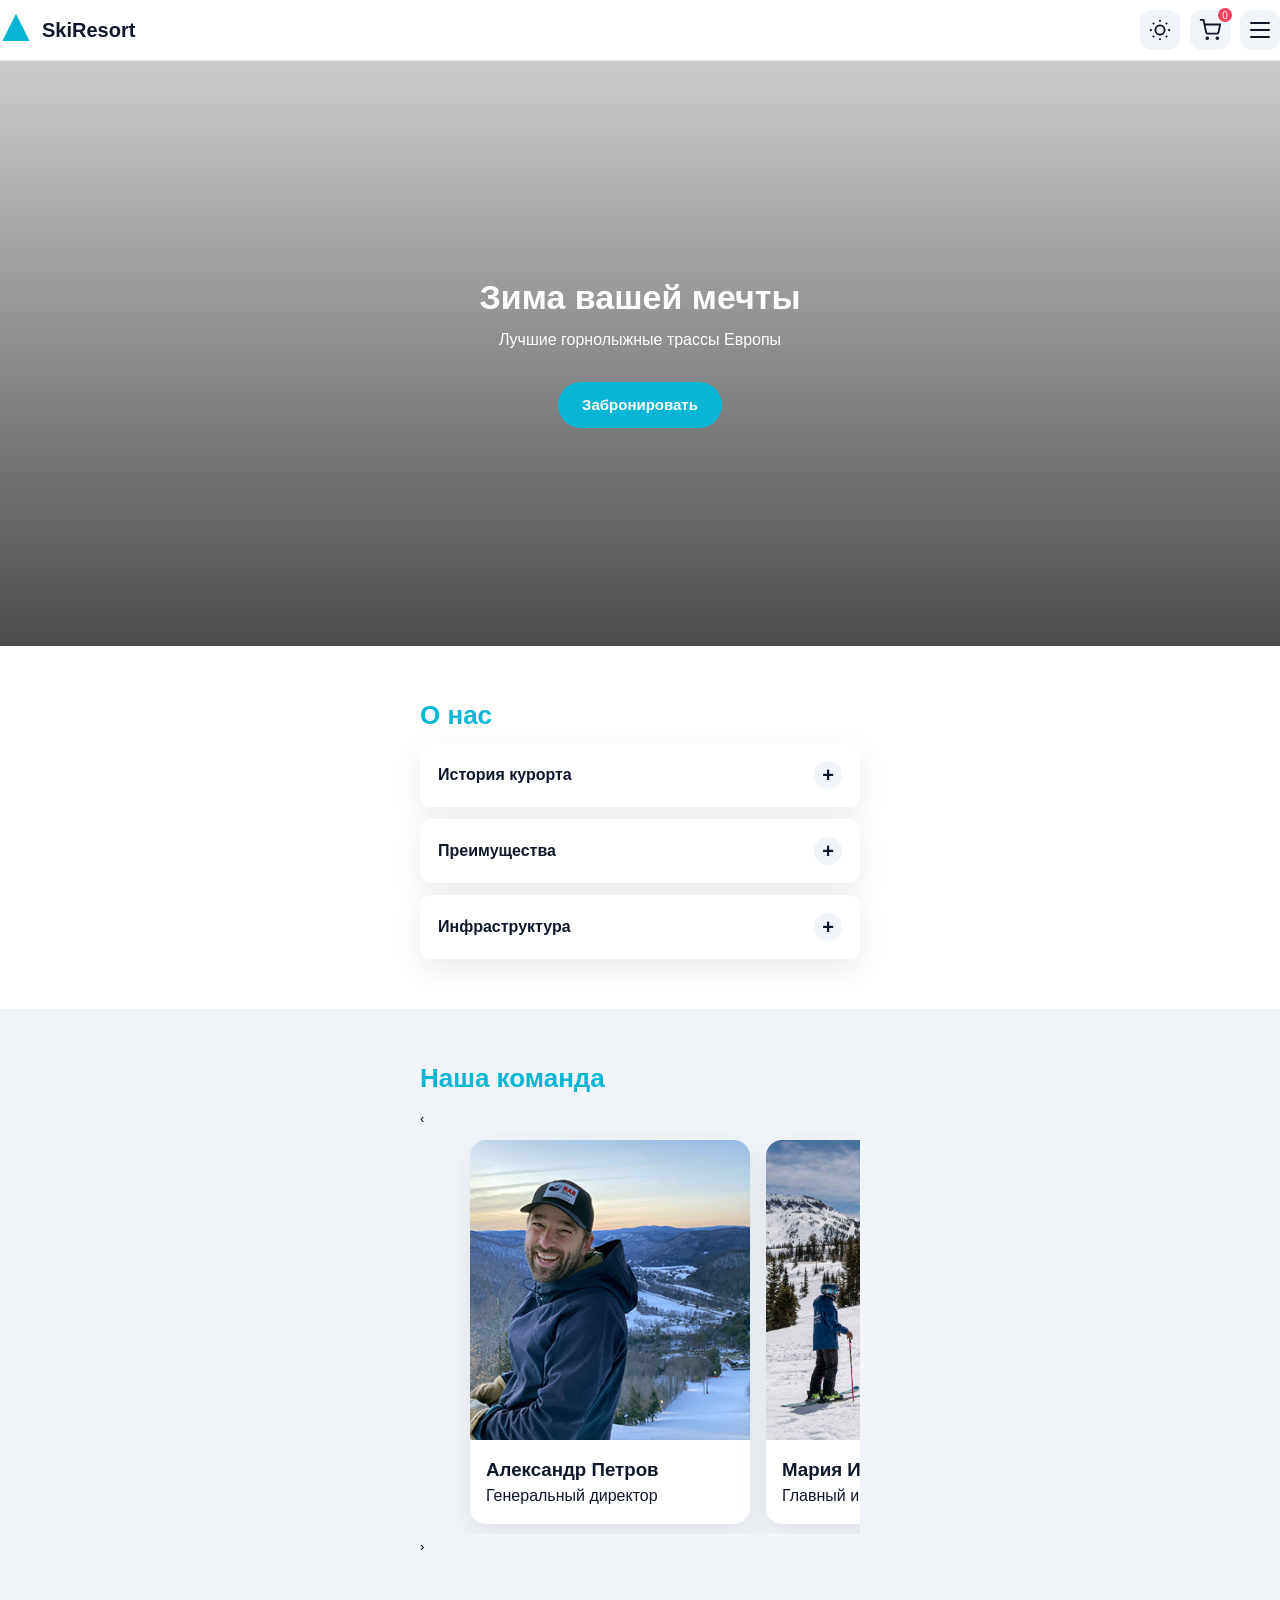
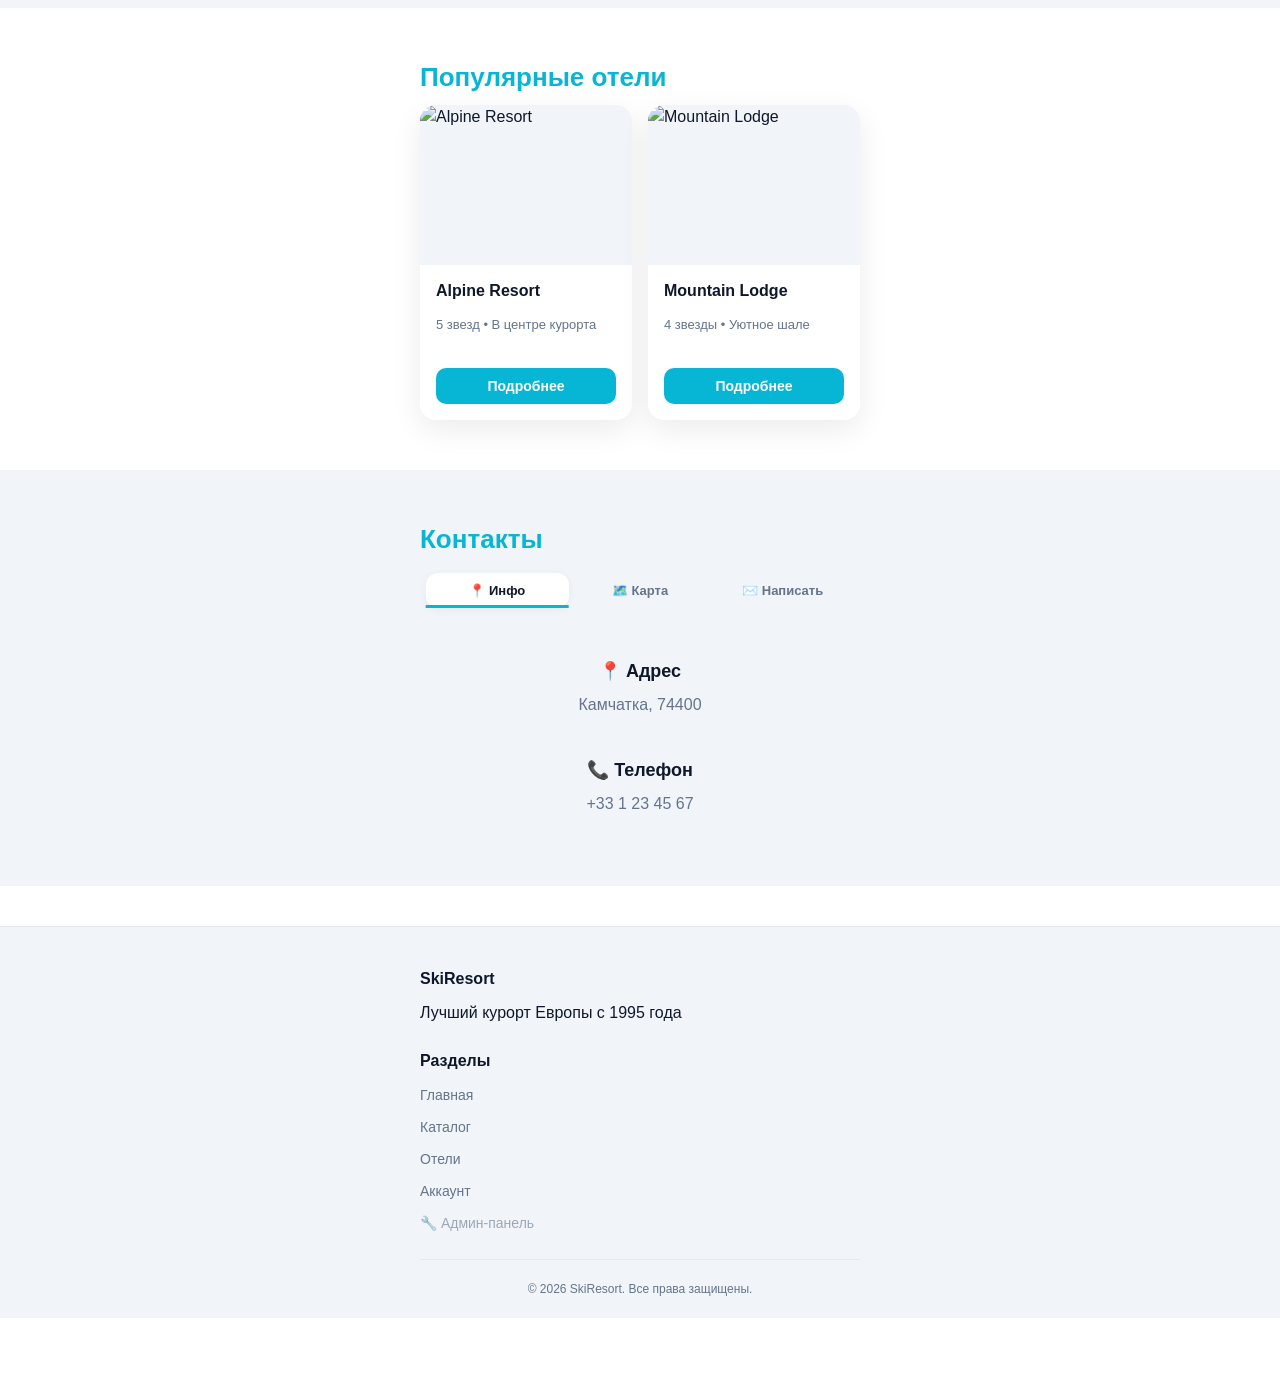
==== index.html @ b6793413 "Первый коммит: сайт с видео" ====
<!DOCTYPE html>
<html lang="ru">

<head>
    <meta charset="UTF-8">
    <meta name="viewport" content="width=device-width, initial-scale=1.0">
    <title>SkiResort - Главная</title>
    <link rel="stylesheet" href="./assets/css/style.css">
</head>

<body>
    <!-- Шапка -->
    <header class="header">
        <div class="header__container">
            <a href="../../index.html" class="header__logo">
                <svg class="logo__icon" width="32" height="32" viewBox="0 0 32 32" fill="none">
                    <path d="M16 2L4 26H28L16 2Z" fill="url(#gradient)" stroke="url(#gradient)" stroke-width="2" />
                    <defs>
                        <linearGradient id="gradient" x1="4" y1="2" x2="28" y2="26">
                            <stop stop-color="#06b6d4" />
                            <stop offset="1" stop-color="#3b82f6" />
                        </linearGradient>
                    </defs>
                </svg>
                <span class="logo__text">SkiResort</span>
            </a>
            <div class="header__actions">
                <button class="header__icon theme-toggle" id="themeToggle">
                    <svg class="icon-sun" width="22" height="22" viewBox="0 0 24 24" fill="none" stroke="currentColor"
                        stroke-width="2">
                        <circle cx="12" cy="12" r="5" />
                        <path
                            d="M12 1v2M12 21v2M4.22 4.22l1.42 1.42M18.36 18.36l1.42 1.42M1 12h2M21 12h2M4.22 19.78l1.42-1.42M18.36 5.64l1.42-1.42" />
                    </svg>
                    <svg class="icon-moon hidden" width="22" height="22" viewBox="0 0 24 24" fill="none"
                        stroke="currentColor" stroke-width="2">
                        <path d="M21 12.79A9 9 0 1 1 11.21 3 7 7 0 0 0 21 12.79z" />
                    </svg>
                </button>
                <button class="header__icon cart-icon" id="cartIcon">
                    <svg width="22" height="22" viewBox="0 0 24 24" fill="none" stroke="currentColor" stroke-width="2">
                        <circle cx="9" cy="21" r="1" />
                        <circle cx="20" cy="21" r="1" />
                        <path d="M1 1h4l2.68 13.39a2 2 0 0 0 2 1.61h9.72a2 2 0 0 0 2-1.61L23 6H6" />
                    </svg>
                    <span class="cart-icon__count" id="cartCount">0</span>
                </button>
                <button class="burger-menu" id="burgerMenu"><span class="burger-line"></span><span
                        class="burger-line"></span><span class="burger-line"></span></button>
            </div>
        </div>
        <nav class="nav" id="navMenu">
            <ul class="nav__list">
                <li class="nav__item"><a href="../../index.html" class="nav__link nav__link--active">Главная</a></li>
                <li class="nav__item"><a href="./assets/page/catalog.html" class="nav__link">Каталог</a></li>
                <li class="nav__item"><a href="./assets/page/hotels.html" class="nav__link">Отели</a></li>
                <li class="nav__item"><a href="./assets/page/account.html" class="nav__link">Аккаунт</a></li>
                <li class="nav__item"><button class="nav__link nav__link--auth" id="openAuthModal">Войти</button></li>
            </ul>
        </nav>
    </header>

    <main>
        <!-- 1. Первый экран (Рекламный блок) -->
        <section class="hero">
            <div class="hero__video-bg">
                <video autoplay muted loop playsinline class="hero__video">
                    <source src="/assets/vecteezy_skiing-down-snow-covered-mountain-in-the-alps-on-a-sunny-day_71729996.mp4" type="video/mp4">
                    <img src="./assets/vecteezy_skiing-down-snow-covered-mountain-in-the-alps-on-a-sunny-day_71729996.mp4" alt="Горы">
                </video>
                <div class="hero__overlay"></div>
            </div>
            <div class="hero__content">
                <h1 class="hero__title">Зима вашей мечты</h1>
                <p class="hero__subtitle">Лучшие горнолыжные трассы Европы</p>
                <a href="./assets/page/catalog.html" class="btn btn--primary">Забронировать</a>
            </div>
        </section>

        <!-- 2. О нас -->
        <section class="about section">
            <div class="container">
                <h2 class="section__title">О нас</h2>
                <div class="accordion">
                    <div class="accordion__item">
                        <button class="accordion__header"><span>История курорта</span><span
                                class="accordion__icon">+</span></button>
                        <div class="accordion__content">
                            <p>SkiResort работает с 1995 года. Мы создали лучшие условия для отдыха.</p>
                        </div>
                    </div>
                    <div class="accordion__item">
                        <button class="accordion__header"><span>Преимущества</span><span
                                class="accordion__icon">+</span></button>
                        <div class="accordion__content">
                            <p>120 км трасс, 45 подъемников, профессиональные инструкторы.</p>
                        </div>
                    </div>
                    <div class="accordion__item">
                        <button class="accordion__header"><span>Инфраструктура</span><span
                                class="accordion__icon">+</span></button>
                        <div class="accordion__content">
                            <p>Рестораны, спа-центры, прокат снаряжения, медицинский пункт.</p>
                        </div>
                    </div>
                </div>
            </div>
        </section>

        <!-- 3. Наша команда (Слайдер со стрелками) -->
        <section class="team section section--gray">
            <div class="container">
                <h2 class="section__title">Наша команда</h2>
                <div class="slider-wrapper">
                    <button class="slider-arrow slider-arrow--prev" id="teamPrev">‹</button>
                    <div class="slider-track" id="teamSlider">
                        <div class="slider-card">
                            <img src="./assets/img/director.png" alt="Директор"
                                class="slider-card__img">
                            <div class="slider-card__content">
                                <h3 class="card__title">Александр Петров</h3>
                                <p class="card__text">Генеральный директор</p>
                            </div>
                        </div>
                        <div class="slider-card">
                            <img src="./assets/img/inctryctor.jpg" alt="Инструктор"
                                class="slider-card__img">
                            <div class="slider-card__content">
                                <h3 class="card__title">Мария Иванова</h3>
                                <p class="card__text">Главный инструктор</p>
                            </div>
                        </div>
                        <div class="slider-card">
                            <img src="./assets/img/gid.jpg" alt="Гид"
                                class="slider-card__img">
                            <div class="slider-card__content">
                                <h3 class="card__title">Дмитрий Сидоров</h3>
                                <p class="card__text">Гид-эксперт</p>
                            </div>
                        </div>
                    </div>
                    <button class="slider-arrow slider-arrow--next" id="teamNext">›</button>
                </div>
            </div>
        </section>

        <!-- 4. Отели -->
        <section class="hotels section">
            <div class="container">
                <h2 class="section__title">Популярные отели</h2>
                <div class="product-grid" style="grid-template-columns: repeat(2, 1fr);">
                    <a href="./assets/page/hotel-booking.html?id=1" class="product-card">
                        <div class="product-img-wrapper">
                            <img src="./assets/img/alpine-1.webp"
                                alt="Alpine Resort">
                            <span class="badge badge--hot">⭐ 4.9</span>
                        </div>
                        <div class="product-info">
                            <h3 class="product-title">Alpine Resort</h3>
                            <p class="product-desc">5 звезд • В центре курорта</p>
                            <button class="btn btn--primary btn--sm btn--full">Подробнее</button>
                        </div>
                    </a>
                    <a href="./assets/page/hotell-booking.html?id=2" class="product-card">
                        <div class="product-img-wrapper">
                            <img src="./assets/img/lodge-3.webp"
                                alt="Mountain Lodge">
                            <span class="badge badge--sale">-15%</span>
                        </div>
                        <div class="product-info">
                            <h3 class="product-title">Mountain Lodge</h3>
                            <p class="product-desc">4 звезды • Уютное шале</p>
                            <button class="btn btn--primary btn--sm btn--full">Подробнее</button>
                        </div>
                    </a>
                </div>
            </div>
        </section>

        <!-- 5. Контакты -->
        <section class="contacts section section--gray">
            <div class="container">
                <h2 class="section__title">Контакты</h2>
                <div class="tabs">
                    <div class="tabs__nav">
                        <button class="tabs__btn tabs__btn--active" data-tab="info">📍 Инфо</button>
                        <button class="tabs__btn" data-tab="map">🗺️ Карта</button>
                        <button class="tabs__btn" data-tab="form">✉️ Написать</button>
                    </div>
                    <div class="tabs__content">
                        <div class="tabs__panel tabs__panel--active" data-panel="info">
                            <div class="card-grid" style="grid-template-columns: 1fr 1fr; gap: 15px;">
                                <div class="card" style="padding: 20px; text-align: center;">
                                    <h3 style="font-size: 18px; margin-bottom: 8px;">📍 Адрес</h3>
                                    <p style="color: var(--text-muted); margin:0;">Камчатка, 74400</p>
                                </div>
                                <div class="card" style="padding: 20px; text-align: center;">
                                    <h3 style="font-size: 18px; margin-bottom: 8px;">📞 Телефон</h3>
                                    <p style="color: var(--text-muted); margin:0;">+33 1 23 45 67</p>
                                </div>
                            </div>
                        </div>
                        <div class="tabs__panel" data-panel="map">
    <div class="card" style="padding: 24px; background: var(--bg-card); border-radius: 16px;">
        <h3 style="margin-bottom: 20px;">Мы на карте</h3>
        
        <!-- Google Maps - Камчатка -->
        <div style="width: 100%; height: 400px; border-radius: 12px; overflow: hidden; margin-bottom: 20px;">
            <iframe 
                src="https://www.google.com/maps/embed?pb=!1m18!1m12!1m3!1d1234567.89!2d158.654745!3d53.044890!2m3!1f0!2f0!3f0!3m2!1i1024!2i768!4f13.1!3m3!1m2!1s0x0%3A0x0!2zNTPCsDAyJzQxLjYiTiAxNTjCsDM5JzE3LjEiRQ!5e0!3m2!1sru!2sru!4v1234567890" 
                width="100%" 
                height="400" 
                style="border:0;" 
                allowfullscreen="" 
                loading="lazy">
            </iframe>
        </div>
        
        <div style="text-align: center;">
            <a href="https://goo.gl/maps/Kamchatka" target="_blank" class="btn btn--primary" style="display: inline-flex; align-items: center; gap: 8px;">
                🗺️ Открыть в Google Maps
            </a>
        </div>
    </div>
</div>
                        </div>
                        <div class="tabs__panel" data-panel="form">
                            <form class="form" style="max-width: 400px; margin: 0 auto;">
                                <div class="form-group"><label class="form-label">Ваше имя</label><input type="text"
                                        class="form-input" placeholder="Иван Иванов"></div>
                                <div class="form-group"><label class="form-label">Email</label><input type="email"
                                        class="form-input" placeholder="ivan@example.com"></div>
                                <div class="form-group"><label class="form-label">Сообщение</label><textarea
                                        class="form-textarea" rows="3" placeholder="Ваш вопрос..."></textarea></div>
                                <button class="btn btn--primary btn--full">Отправить</button>
                            </form>
                        </div>
                    </div>
                </div>
            </div>
        </section>


    </main>

    <!-- Футер -->
    <footer class="footer">
        <div class="container">
            <div class="footer__grid">
                <div class="footer__column">
                    <h3 class="footer__title">SkiResort</h3>
                    <p class="footer__text">Лучший курорт Европы с 1995 года</p>
                </div>
                <div class="footer__column">
                    <h3 class="footer__title">Разделы</h3>
                    <ul class="footer__list">
                        <li><a href="../../index.html" class="footer__link">Главная</a></li>
                        <li><a href="./assets/page/catalog.html" class="footer__link">Каталог</a></li>
                        <li><a href="./assets/page/hotels.html" class="footer__link">Отели</a></li>
                        <li><a href="./assets/page/account.html" class="footer__link">Аккаунт</a></li>
                        <li><a href="./assets/page/admin.html" class="footer__link" style="opacity: 0.6;">🔧 Админ-панель</a></li>
                    </ul>
                    </ul>
                </div>
            </div>
            <div class="footer__bottom">
                <p class="footer__copyright">© 2026 SkiResort. Все права защищены.</p>
            </div>
        </div>
    </footer>

    <!-- Модальное окно: Корзина (ОДИН РАЗ!) -->
    <div class="modal" id="cartModal">
        <div class="modal__overlay" id="cartModalOverlay"></div>
        <div class="modal__content modal__content--cart">
            <button class="modal__close" id="cartModalClose">×</button>
            <h2 class="modal__title">Корзина</h2>
            <div class="cart-items" id="cartItems"></div>
            <div class="cart-footer" id="cartFooter" style="display:none;">
                <div class="cart-total"><span>Итого:</span><span id="cartTotalPrice">0 ₽</span></div>
                <!-- Должно быть так: -->
                <button id="checkoutBtn" class="btn btn--primary btn--full">Оформить заказ</button>
            </div>
        </div>
    </div>
    <!-- Модальное окно: Вход -->
    <div class="modal" id="authModal">
        <div class="modal__overlay" id="authModalOverlay"></div>
        <div class="modal__content modal__content--auth">
            <button class="modal__close" id="authModalClose">×</button>
            <h2 class="modal__title">Вход</h2>

            <!-- Форма ВХОДА -->
            <form class="form" id="loginForm">
                <div class="form-group">
                    <label class="form-label">Email</label>
                    <input type="email" class="form-input" placeholder="email@example.com" required>
                </div>
                <div class="form-group">
                    <label class="form-label">Пароль</label>
                    <input type="password" class="form-input" placeholder="••••••••" required>
                </div>
                <button type="submit" class="btn btn--primary btn--full">Войти</button>
            </form>

            <!-- Форма РЕГИСТРАЦИИ (скрыта по умолчанию) -->
            <form class="form hidden" id="registerForm">
                <div class="form-group">
                    <label class="form-label">ФИО</label>
                    <input type="text" id="regName" class="form-input" placeholder="Иванов Иван Иванович" required>
                </div>
                <div class="form-group">
                    <label class="form-label">Телефон</label>
                    <input type="tel" id="regPhone" class="form-input" placeholder="+7 (999) 000-00-00" required>
                </div>
                <div class="form-group">
                    <label class="form-label">Email</label>
                    <input type="email" class="form-input" placeholder="email@example.com" required>
                </div>
                <div class="form-group">
                    <label class="form-label">Пароль</label>
                    <input type="password" class="form-input" placeholder="••••••••" required>
                </div>
                <button type="submit" class="btn btn--primary btn--full">Зарегистрироваться</button>
            </form>

            <!-- Ссылки переключения -->
            <p class="auth-form__switch">Нет аккаунта? <a href="#" id="showRegister"
                    style="color: var(--primary); font-weight: 700;">Зарегистрироваться</a></p>
            <p class="auth-form__switch hidden">Есть аккаунт? <a href="#" id="showLogin"
                    style="color: var(--primary); font-weight: 700;">Войти</a></p>
        </div>
    </div>

    <!-- Модальное окно: Требуется авторизация -->
    <div class="modal" id="authRequiredModal">
        <div class="modal__overlay" id="authRequiredOverlay"></div>
        <div class="modal__content modal__content--cart" style="text-align: center; padding: 30px;">
            <button class="modal__close" id="authRequiredClose">×</button>
            <div style="font-size: 50px; margin-bottom: 15px;">🔒</div>
            <h3 class="modal__title" style="margin-bottom: 10px;">Требуется авторизация</h3>
            <p style="color: var(--text-muted); margin-bottom: 25px; font-size: 15px;">
                Пожалуйста, войдите в аккаунт, чтобы оформить заказ.
            </p>
            <button class="btn btn--primary btn--full" id="goToLoginBtn">Войти в аккаунт</button>
        </div>
    </div>
        <!-- Модальное окно: Требуется авторизация -->
    <div class="modal" id="authRequiredModal">
        <div class="modal__overlay" id="authRequiredOverlay"></div>
        <div class="modal__content modal__content--auth-required" style="text-align: center; padding: 40px 30px;">
            <button class="modal__close" id="authRequiredClose">×</button>
            <div style="font-size: 60px; margin-bottom: 20px;">🔒</div>
            <h3 style="font-size: 24px; font-weight: 800; margin-bottom: 12px; color: var(--text-main);">Требуется авторизация</h3>
            <p style="color: var(--text-muted); margin-bottom: 30px; font-size: 16px; line-height: 1.5;">
                Пожалуйста, войдите в аккаунт, чтобы оформить заказ.
            </p>
            <button class="btn btn--primary btn--full" id="goToLoginBtn" style="padding: 16px; font-size: 16px; border-radius: 50px;">
                Войти в аккаунт
            </button>
        </div>
    </div>
    <script src="./assets/js/main.js"></script>

</body>

</html>
---- assets/css/style.css ----
:root {
    --primary: #06b6d4;
    --primary-dark: #0891b2;
    --secondary: #f43f5e;
    --text-main: #0f172a;
    --text-muted: #64748b;
    --bg: #ffffff;
    --bg-secondary: #f1f5f9;
    --bg-card: #ffffff;
    --border: #e2e8f0;
    --shadow: 0 10px 30px rgba(0, 0, 0, .08);
    --radius: 20px;
    --radius-sm: 12px;
    --font: -apple-system, BlinkMacSystemFont, "Segoe UI", Roboto, sans-serif;
    --transition: .3s ease
}

[data-theme="dark"] {
    --text-main: #f8fafc;
    --text-muted: #94a3b8;
    --bg: #0f172a;
    --bg-secondary: #1e293b;
    --bg-card: #1e293b;
    --border: #334155;
    --shadow: 0 10px 30px rgba(0, 0, 0, .4)
}

*,
*::before,
*::after {
    box-sizing: border-box;
    margin: 0;
    padding: 0
}

html {
    scroll-behavior: smooth;
    font-size: 16px
}

body {
    font-family: var(--font);
    background: var(--bg);
    color: var(--text-main);
    line-height: 1.5;
    transition: background var(--transition), color var(--transition);
    padding-bottom: 80px
}

img {
    max-width: 100%;
    display: block
}

a {
    text-decoration: none;
    color: inherit
}

ul {
    list-style: none
}

button {
    cursor: pointer;
    font-family: inherit;
    border: none;
    background: none
}

.hidden {
    display: none !important
}

.container {
    max-width: 480px;
    margin: 0 auto;
    padding: 0 20px
}

.section {
    padding: 50px 0
}

.section--gray {
    background: var(--bg-secondary)
}

.section__title {
    font-size: 26px;
    font-weight: 800;
    margin-bottom: 8px;
    color: var(--primary)
}

.section__subtitle {
    color: var(--text-muted);
    margin-bottom: 24px;
    font-size: 15px
}

.btn {
    display: inline-flex;
    align-items: center;
    justify-content: center;
    padding: 12px 24px;
    border-radius: 50px;
    font-weight: 700;
    font-size: 15px;
    transition: var(--transition);
    border: none !important;
    outline: none !important
}

.btn--primary {
    background: var(--primary);
    color: #fff
}

.btn--primary:hover {
    background: var(--primary-dark)
}

.btn--full {
    width: 100%
}

.btn--sm {
    padding: 8px 16px;
    font-size: 13px;
    border-radius: 10px
}

.header {
    position: sticky;
    top: 0;
    z-index: 100;
    background: rgba(255, 255, 255, .95);
    backdrop-filter: blur(10px);
    border-bottom: 1px solid var(--border)
}

[data-theme="dark"] .header {
    background: rgba(15, 23, 42, .95)
}

.header__container {
    display: flex;
    align-items: center;
    justify-content: space-between;
    height: 60px
}

.header__logo {
    display: flex;
    align-items: center;
    gap: 10px;
    font-weight: 800;
    font-size: 20px;
    color: var(--text-main)
}

.logo__icon {
    width: 32px;
    height: 32px
}

.header__actions {
    display: flex;
    gap: 10px
}

.header__icon {
    width: 40px;
    height: 40px;
    border-radius: 12px;
    background: var(--bg-secondary);
    color: var(--text-main);
    display: flex;
    align-items: center;
    justify-content: center;
    position: relative
}

.header__icon:hover {
    background: var(--primary);
    color: #fff
}

.cart-icon__count {
    position: absolute;
    top: -4px;
    right: -4px;
    width: 18px;
    height: 18px;
    background: var(--secondary);
    color: #fff;
    font-size: 10px;
    border-radius: 50%;
    display: flex;
    align-items: center;
    justify-content: center;
    border: 2px solid var(--bg)
}

.burger-menu {
    width: 40px;
    height: 40px;
    display: flex;
    flex-direction: column;
    justify-content: center;
    align-items: center;
    gap: 5px;
    background: var(--bg-secondary);
    border-radius: 12px
}

.burger-line {
    width: 20px;
    height: 2px;
    background: var(--text-main);
    border-radius: 2px;
    transition: var(--transition)
}

.burger-menu.active .burger-line:nth-child(1) {
    transform: rotate(45deg) translate(5px, 5px)
}

.burger-menu.active .burger-line:nth-child(2) {
    opacity: 0
}

.burger-menu.active .burger-line:nth-child(3) {
    transform: rotate(-45deg) translate(5px, -5px)
}

.nav {
    position: fixed;
    top: 60px;
    left: 0;
    right: 0;
    background: var(--bg);
    padding: 20px;
    transform: translateY(-150%);
    transition: var(--transition);
    box-shadow: var(--shadow);
    border-radius: 0 0 20px 20px;
    z-index: 99
}

.nav.open {
    transform: translateY(0)
}

.nav__list {
    display: flex;
    flex-direction: column;
    gap: 10px
}

.nav__link {
    display: block;
    padding: 14px;
    background: var(--bg-secondary);
    border-radius: 12px;
    font-weight: 600;
    text-align: center
}

.nav__link:hover,
.nav__link--active {
    background: var(--primary);
    color: #fff
}

.nav__link--auth {
    background: var(--secondary);
    color: #fff
}

.hero {
    position: relative;
    height: 65vh;
    min-height: 500px;
    overflow: hidden;
    display: flex;
    align-items: center;
    justify-content: center
}

.hero__video-bg {
    position: absolute;
    inset: 0;
    z-index: 0
}

.hero__video {
    width: 100%;
    height: 100%;
    object-fit: cover;
    filter: brightness(.6)
}

.hero__overlay {
    position: absolute;
    inset: 0;
    background: linear-gradient(to bottom, rgba(0, 0, 0, .2), rgba(0, 0, 0, .7))
}

.hero__content {
    position: relative;
    z-index: 1;
    text-align: center;
    color: #fff;
    padding: 20px
}

.hero__title {
    font-size: 34px;
    font-weight: 900;
    line-height: 1.1;
    margin-bottom: 12px
}

.hero__subtitle {
    font-size: 16px;
    margin-bottom: 30px;
    opacity: .9
}

.promo-banner {
    background: linear-gradient(135deg, #f43f5e 0, #ec4899 100%);
    color: white;
    padding: 40px 20px;
    text-align: center;
    border-radius: 0 0 30px 30px;
    margin-bottom: 30px
}

.badge {
    display: inline-block;
    padding: 4px 10px;
    border-radius: 6px;
    font-size: 12px;
    font-weight: 700
}

.badge--hot {
    background: #fff;
    color: #f43f5e;
    margin-bottom: 10px
}

.badge--sale {
    position: absolute;
    top: 10px;
    left: 10px;
    background: #ef4444;
    color: white
}

.promo-title {
    font-size: 28px;
    font-weight: 900;
    margin-bottom: 5px
}

.promo-text {
    font-size: 16px;
    opacity: .9;
    margin-bottom: 20px
}

.btn--white {
    background: #fff;
    color: #f43f5e
}

.catalog-controls {
    padding-top: 0;
    padding-bottom: 20px
}

.search-bar {
    display: flex;
    align-items: center;
    background: var(--bg-card);
    padding: 12px 16px;
    border-radius: 16px;
    border: 1px solid var(--border);
    margin-bottom: 20px;
    box-shadow: var(--shadow)
}

.search-bar svg {
    color: var(--text-muted);
    margin-right: 10px
}

.search-bar input {
    border: none;
    width: 100%;
    background: transparent;
    font-size: 16px;
    color: var(--text-main);
    outline: none
}

.filter-tabs {
    display: flex;
    gap: 10px;
    overflow-x: auto;
    padding-bottom: 5px;
    scrollbar-width: none
}

.filter-btn {
    padding: 10px 18px;
    border-radius: 20px;
    background: var(--bg-secondary);
    color: var(--text-muted);
    font-weight: 600;
    font-size: 14px;
    white-space: nowrap;
    transition: .3s;
    border: none;
    outline: none
}

.filter-btn.active {
    background: var(--primary);
    color: #fff
}

.product-grid {
    display: grid;
    grid-template-columns: repeat(2, 1fr);
    gap: 15px
}

.product-card {
    background: var(--bg-card);
    border-radius: 16px;
    overflow: hidden;
    box-shadow: var(--shadow);
    transition: transform .3s, box-shadow .3s;
    position: relative;
    display: flex;
    flex-direction: column;
    height: 100%
}

.product-card:hover {
    transform: translateY(-4px);
    box-shadow: 0 12px 30px rgba(0, 0, 0, .15)
}

.product-img-wrapper {
    height: 140px;
    flex-shrink: 0;
    position: relative;
    background: var(--bg-secondary);
    overflow: hidden
}

.product-img-wrapper img {
    width: 100%;
    height: 100%;
    object-fit: cover;
    transition: transform .4s
}

.product-card:hover .product-img-wrapper img {
    transform: scale(1.05)
}

.product-info {
    padding: 12px;
    display: flex;
    flex-direction: column;
    flex: 1;
    gap: 6px
}

.product-title {
    font-size: 16px;
    font-weight: 700;
    margin-bottom: 4px;
    color: var(--text-main);
    display: -webkit-box;
    -webkit-line-clamp: 2;
    -webkit-box-orient: vertical;
    overflow: hidden;
    line-height: 1.3
}

.product-desc {
    font-size: 12px;
    color: var(--text-muted);
    margin-bottom: 8px;
    line-height: 1.4;
    display: -webkit-box;
    -webkit-line-clamp: 2;
    -webkit-box-orient: vertical;
    overflow: hidden;
    min-height: 34px
}

.product-price {
    font-size: 18px;
    font-weight: 800;
    color: var(--primary);
    margin-bottom: 10px;
    margin-top: auto;
    display: flex;
    align-items: baseline;
    gap: 8px
}

.product-price .old-price {
    font-size: 13px;
    color: var(--text-muted);
    text-decoration: line-through;
    font-weight: 400
}

.product-info .btn {
    margin-top: auto;
    width: 100%;
    padding: 10px;
    font-size: 14px;
    font-weight: 700;
    border-radius: 10px;
    background: var(--primary);
    color: white;
    transition: all .3s
}

.product-info .btn:hover {
    background: var(--primary-dark);
    transform: translateY(-2px);
    box-shadow: 0 4px 15px rgba(6, 182, 212, .3)
}

.product-info .btn:active {
    transform: translateY(0)
}

.product-gallery {
    padding: 20px 0
}

.gallery-slider {
    display: flex;
    overflow: hidden;
    border-radius: 20px;
    margin-bottom: 10px
}

.gallery-item {
    min-width: 100%
}

.gallery-item img {
    width: 100%;
    height: 350px;
    object-fit: cover
}

.gallery-dots {
    display: flex;
    justify-content: center;
    gap: 8px
}

.gallery-dots .dot {
    width: 8px;
    height: 8px;
    border-radius: 50%;
    background: var(--border);
    cursor: pointer
}

.gallery-dots .dot.active {
    background: var(--primary);
    width: 20px;
    border-radius: 4px
}

.product-header {
    margin-bottom: 15px
}

.product-title {
    font-size: 24px;
    font-weight: 800;
    margin-bottom: 8px
}

.product-rating {
    display: flex;
    align-items: center;
    gap: 8px;
    font-size: 14px
}

.stars {
    color: #f59e0b
}

.rating-text {
    color: var(--text-muted)
}

.product-price-block {
    display: flex;
    align-items: baseline;
    gap: 10px;
    margin-bottom: 20px
}

.price {
    font-size: 28px;
    font-weight: 900;
    color: var(--primary)
}

.old-price {
    font-size: 16px;
    color: var(--text-muted);
    text-decoration: line-through
}

.size-selector {
    margin-bottom: 25px
}

.size-selector .label {
    font-size: 14px;
    font-weight: 600;
    margin-bottom: 10px
}

.sizes {
    display: flex;
    gap: 10px
}

.size-btn {
    width: 40px;
    height: 40px;
    border-radius: 10px;
    background: var(--bg-secondary);
    color: var(--text-main);
    font-weight: 700;
    border: 2px solid transparent;
    transition: .2s
}

.size-btn.active,
.size-btn:hover {
    border-color: var(--primary);
    background: rgba(6, 182, 212, .1);
    color: var(--primary)
}

.specs-list {
    list-style: none
}

.specs-list li {
    display: flex;
    justify-content: space-between;
    padding: 10px 0;
    border-bottom: 1px solid var(--border);
    font-size: 14px
}

.specs-list li span {
    font-weight: 600;
    color: var(--text-muted)
}

.dates-selector {
    display: flex;
    gap: 10px;
    margin-bottom: 20px
}

.dates-selector .form-group {
    flex: 1
}

input[type="date"] {
    color-scheme: dark;
    background: var(--bg)
}

.tabs__nav {
    display: flex;
    background: var(--bg-secondary);
    padding: 6px;
    border-radius: 16px;
    margin-bottom: 24px
}

.tabs__btn {
    flex: 1;
    padding: 10px;
    border-radius: 12px;
    font-size: 13px;
    font-weight: 600;
    color: var(--text-muted);
    transition: var(--transition);
    display: flex;
    align-items: center;
    justify-content: center;
    gap: 6px
}

.tabs__btn--active {
    background: var(--bg-card);
    color: var(--text-main);
    box-shadow: 0 2px 10px rgba(0, 0, 0, .05)
}

.tabs__panel {
    display: none;
    animation: fade .3s ease
}

.tabs__panel--active {
    display: block
}

.form-group {
    margin-bottom: 15px
}

.form-label {
    display: block;
    font-size: 13px;
    font-weight: 600;
    margin-bottom: 6px
}

.form-input,
.form-textarea {
    width: 100%;
    padding: 12px;
    border: 1px solid var(--border);
    border-radius: 12px;
    background: var(--bg);
    color: var(--text-main);
    font-size: 15px
}

.form-input:focus {
    border-color: var(--primary);
    outline: none
}

.accordion {
    display: flex;
    flex-direction: column;
    gap: 12px
}

.accordion__item {
    background: var(--bg-card);
    border-radius: var(--radius-sm);
    overflow: hidden;
    box-shadow: var(--shadow)
}

.accordion__header {
    width: 100%;
    padding: 18px;
    display: flex;
    justify-content: space-between;
    align-items: center;
    font-weight: 700;
    font-size: 16px;
    color: var(--text-main)
}

.accordion__icon {
    width: 28px;
    height: 28px;
    background: var(--bg-secondary);
    border-radius: 50%;
    display: flex;
    align-items: center;
    justify-content: center;
    transition: var(--transition)
}

.accordion__item.active .accordion__icon {
    transform: rotate(45deg);
    background: var(--primary);
    color: #fff
}

.accordion__content {
    max-height: 0;
    overflow: hidden;
    transition: .4s ease;
    padding: 0 18px;
    color: var(--text-muted);
    font-size: 14px
}

.accordion__item.active .accordion__content {
    max-height: 300px;
    padding-bottom: 18px
}

.slider-wrapper {
    position: relative
}

.slider-track {
    display: flex;
    gap: 16px;
    overflow-x: auto;
    scroll-snap-type: x mandatory;
    scrollbar-width: none;
    padding: 10px 50px;
    scroll-behavior: smooth
}

.slider-track::-webkit-scrollbar {
    display: none
}

.slider-card {
    min-width: 280px;
    scroll-snap-align: center;
    background: var(--bg-card);
    border-radius: 16px;
    overflow: hidden;
    box-shadow: var(--shadow)
}

.slider-card__img {
    height: 300px;
    width: 100%;
    object-fit: cover
}

.slider-card__content {
    padding: 16px
}

.footer {
    background: var(--bg-secondary);
    padding: 40px 0 20px;
    border-top: 1px solid var(--border);
    margin-top: 40px
}

.footer__grid {
    display: grid;
    gap: 24px
}

.footer__title {
    font-size: 16px;
    font-weight: 800;
    margin-bottom: 10px
}

.footer__list {
    display: flex;
    flex-direction: column;
    gap: 8px
}

.footer__link {
    font-size: 14px;
    color: var(--text-muted)
}

.footer__bottom {
    text-align: center;
    margin-top: 24px;
    font-size: 12px;
    color: var(--text-muted);
    border-top: 1px solid var(--border);
    padding-top: 20px
}

.modal {
    position: fixed;
    inset: 0;
    z-index: 1000;
    opacity: 0;
    visibility: hidden;
    transition: var(--transition);
    pointer-events: none
}

.modal.open {
    opacity: 1;
    visibility: visible;
    pointer-events: auto
}

.modal__overlay {
    position: absolute;
    inset: 0;
    background: rgba(0, 0, 0, .6);
    backdrop-filter: blur(5px)
}

.modal__content {
    position: absolute;
    bottom: 0;
    left: 0;
    right: 0;
    background: var(--bg);
    border-radius: 24px 24px 0 0;
    padding: 24px;
    max-height: 85vh;
    overflow-y: auto;
    transform: translateY(100%);
    transition: transform .3s ease;
    z-index: 1001
}

.modal.open .modal__content {
    transform: translateY(0)
}

.modal__close {
    position: absolute;
    top: 20px;
    right: 20px;
    width: 32px;
    height: 32px;
    background: var(--bg-secondary);
    border-radius: 50%;
    display: flex;
    align-items: center;
    justify-content: center;
    font-size: 20px;
    color: var(--text-main)
}

.modal__title {
    font-size: 22px;
    font-weight: 800;
    margin-bottom: 20px;
    text-align: center;
    color: var(--text-main)
}

.auth-form__switch {
    text-align: center;
    margin-top: 15px;
    font-size: 14px;
    color: var(--text-muted)
}

.auth-form__link {
    color: var(--primary);
    font-weight: 700;
    text-decoration: underline
}

.cart-items {
    display: block !important;
    max-height: 50vh;
    overflow-y: auto;
    margin-bottom: 16px
}

.cart-item {
    display: flex !important;
    align-items: center;
    gap: 12px;
    padding: 12px;
    background: var(--bg-secondary);
    border-radius: 12px;
    margin-bottom: 10px;
    border: 1px solid var(--border)
}

.cart-item img {
    width: 50px;
    height: 50px;
    object-fit: cover;
    border-radius: 8px;
    background: var(--bg)
}

.cart-item-info {
    flex: 1;
    min-width: 0
}

.cart-item-info h4 {
    font-size: 14px;
    font-weight: 600;
    margin: 0 0 4px;
    color: var(--text-main);
    white-space: nowrap;
    overflow: hidden;
    text-overflow: ellipsis
}

.cart-item-info p {
    font-size: 12px;
    color: var(--text-muted);
    margin: 0
}

.cart-item-price {
    font-size: 14px;
    font-weight: 700;
    color: var(--primary);
    margin-top: 4px
}

.cart-item-controls {
    display: flex;
    flex-direction: column;
    align-items: flex-end;
    gap: 8px
}

.qty-controls {
    display: flex;
    align-items: center;
    gap: 8px;
    background: var(--bg);
    padding: 4px 8px;
    border-radius: 6px
}

.qty-btn {
    width: 20px;
    height: 20px;
    display: flex;
    align-items: center;
    justify-content: center;
    background: transparent;
    border: none;
    color: var(--text-main);
    cursor: pointer;
    font-size: 16px;
    font-weight: bold;
    padding: 0;
    line-height: 1
}

.remove-btn {
    background: transparent;
    border: none;
    color: #ef4444;
    cursor: pointer;
    font-size: 18px;
    line-height: 1;
    padding: 0
}

.cart-footer {
    display: block !important;
    margin-top: 15px;
    padding-top: 15px;
    border-top: 1px solid var(--border)
}

.cart-total {
    display: flex;
    justify-content: space-between;
    font-size: 16px;
    font-weight: 700;
    margin-bottom: 15px;
    color: var(--text-main)
}

.history-list {
    display: flex;
    flex-direction: column;
    gap: 10px
}

.history-item {
    background: var(--bg-secondary);
    padding: 15px;
    border-radius: 12px;
    display: flex;
    justify-content: space-between;
    align-items: center
}

.history-item-info h4 {
    font-size: 15px;
    margin-bottom: 4px
}

.history-item-info p {
    font-size: 12px;
    color: var(--text-muted)
}

.history-item-price {
    font-weight: 800;
    color: var(--primary);
    font-size: 16px
}

@keyframes fade {
    from {
        opacity: 0;
        transform: translateY(10px)
    }

    to {
        opacity: 1;
        transform: translateY(0)
    }
}

.admin-login-container {
    display: flex;
    align-items: center;
    justify-content: center;
    min-height: 100vh;
    background: var(--bg-secondary);
    padding: 20px
}

.admin-login-box {
    background: var(--bg-card);
    padding: 40px;
    border-radius: 20px;
    width: 100%;
    max-width: 450px;
    box-shadow: var(--shadow)
}

.admin-login-box h2 {
    text-align: center;
    margin-bottom: 30px;
    color: var(--text-main)
}

.admin-wrapper {
    min-height: 100vh;
    background: var(--bg-secondary);
    padding: 20px
}

.admin-header {
    max-width: 1200px;
    margin: 0 auto 30px;
    display: flex;
    justify-content: space-between;
    align-items: center;
    padding: 20px 30px;
    background: var(--bg-card);
    border-radius: 16px;
    box-shadow: var(--shadow)
}

.admin-title {
    font-size: 24px;
    font-weight: 800;
    color: var(--primary)
}

.btn--danger {
    background: #ef4444;
    color: white;
    padding: 10px 20px;
    border-radius: 10px;
    border: none;
    cursor: pointer;
    font-weight: 600;
    transition: .3s
}

.btn--danger:hover {
    background: #dc2626
}

.admin-nav {
    max-width: 1200px;
    margin: 0 auto 20px;
    display: flex;
    gap: 10px;
    flex-wrap: wrap
}

.admin-nav button {
    padding: 12px 20px;
    background: var(--bg-card);
    border: none;
    border-radius: 10px;
    cursor: pointer;
    font-weight: 600;
    color: var(--text-muted);
    transition: all .3s
}

.admin-nav button:hover {
    background: var(--primary);
    color: white
}

.admin-nav button.active {
    background: var(--primary);
    color: white;
    box-shadow: 0 4px 12px rgba(6, 182, 212, .3)
}

.admin-content {
    max-width: 1200px;
    margin: 0 auto
}

.admin-section {
    display: none;
    background: var(--bg-card);
    padding: 30px;
    border-radius: 16px;
    box-shadow: var(--shadow);
    animation: fadeIn .3s ease
}

.admin-section.active {
    display: block
}

.admin-section h3 {
    margin-bottom: 20px;
    color: var(--text-main);
    font-size: 20px
}

@keyframes fadeIn {
    from {
        opacity: 0;
        transform: translateY(10px)
    }

    to {
        opacity: 1;
        transform: translateY(0)
    }
}

.table-container {
    overflow-x: auto;
    border-radius: 12px;
    margin-top: 15px
}

.data-table {
    width: 100%;
    min-width: 700px;
    border-collapse: collapse;
    font-size: 14px
}

.data-table th,
.data-table td {
    padding: 14px;
    text-align: left;
    border-bottom: 1px solid var(--border)
}

.data-table th {
    background: var(--bg-secondary);
    font-weight: 700;
    color: var(--text-main);
    white-space: nowrap
}

.data-table tbody tr {
    transition: .2s
}

.data-table tbody tr:hover {
    background: var(--bg-secondary)
}

.data-table tbody tr:last-child td {
    border-bottom: none
}

.cards-grid {
    display: grid;
    grid-template-columns: repeat(auto-fill, minmax(280px, 1fr));
    gap: 20px;
    margin-top: 20px
}

.admin-card {
    background: var(--bg);
    border: 1px solid var(--border);
    border-radius: 12px;
    padding: 20px;
    transition: all .3s
}

.admin-card:hover {
    transform: translateY(-4px);
    box-shadow: 0 8px 20px rgba(0, 0, 0, .1)
}

.admin-card img {
    width: 100%;
    height: 160px;
    object-fit: cover;
    border-radius: 8px;
    margin-bottom: 15px
}

.admin-card h4 {
    font-size: 16px;
    margin-bottom: 8px;
    color: var(--text-main)
}

.admin-card p {
    font-size: 14px;
    color: var(--text-muted);
    margin-bottom: 15px
}

.btn-delete {
    background: #ef4444;
    color: white;
    border: none;
    padding: 8px 16px;
    border-radius: 8px;
    cursor: pointer;
    font-weight: 600;
    width: 100%;
    transition: .3s
}

.btn-delete:hover {
    background: #dc2626
}

.empty-state {
    text-align: center;
    padding: 60px 20px;
    color: var(--text-muted);
    font-size: 16px;
    grid-column: 1/-1
}

.error-msg {
    color: #ef4444;
    text-align: center;
    margin-top: 15px;
    font-size: 14px;
    display: none
}

.error-msg.show {
    display: block
}

.order-card,
.booking-card {
    background: var(--bg);
    border: 1px solid var(--border);
    border-radius: 16px;
    padding: 24px;
    margin-bottom: 16px;
    transition: all .3s
}

.order-card:hover,
.booking-card:hover {
    transform: translateY(-3px);
    box-shadow: 0 12px 30px rgba(0, 0, 0, .15);
    border-color: var(--primary)
}

.card-header {
    display: flex;
    justify-content: space-between;
    align-items: center;
    margin-bottom: 20px;
    padding-bottom: 15px;
    border-bottom: 2px solid var(--border)
}

.card-title {
    font-size: 18px;
    font-weight: 700;
    color: var(--text-main);
    margin: 0;
    display: flex;
    align-items: center;
    gap: 8px
}

.card-id {
    font-size: 12px;
    color: var(--text-muted);
    background: var(--bg-secondary);
    padding: 6px 12px;
    border-radius: 8px;
    font-weight: 600
}

.card-body {
    display: grid;
    grid-template-columns: repeat(2, 1fr);
    gap: 16px;
    margin-bottom: 20px
}

.card-item {
    display: flex;
    flex-direction: column;
    gap: 6px
}

.card-label {
    font-size: 11px;
    color: var(--text-muted);
    font-weight: 600;
    text-transform: uppercase;
    letter-spacing: .8px
}

.card-value {
    font-size: 15px;
    color: var(--text-main);
    font-weight: 600;
    word-break: break-word;
    line-height: 1.4
}

.card-price {
    font-size: 24px;
    font-weight: 800;
    color: var(--primary);
    margin: 0 0 20px 0;
    text-align: right
}

.card-footer {
    display: flex;
    justify-content: space-between;
    align-items: center;
    padding-top: 16px;
    border-top: 1px solid var(--border);
    gap: 15px
}

.card-date {
    font-size: 13px;
    color: var(--text-muted);
    display: flex;
    align-items: center;
    gap: 6px
}

.modal-overlay {
    position: fixed;
    top: 0;
    left: 0;
    right: 0;
    bottom: 0;
    background: rgba(0, 0, 0, .7);
    display: flex;
    align-items: center;
    justify-content: center;
    z-index: 2000;
    padding: 20px
}

.modal-overlay.hidden {
    display: none
}

.modal-content {
    background: var(--bg-card);
    padding: 30px;
    border-radius: 20px;
    width: 100%;
    max-width: 500px;
    max-height: 90vh;
    overflow-y: auto;
    box-shadow: 0 20px 60px rgba(0, 0, 0, .4)
}

.modal-content h3 {
    margin-bottom: 20px;
    color: var(--text-main);
    font-size: 20px
}

.modal-actions {
    display: flex;
    gap: 10px;
    justify-content: flex-end;
    margin-top: 20px
}

.btn--secondary {
    background: var(--bg-secondary);
    color: var(--text-main);
    padding: 10px 20px;
    border-radius: 10px;
    border: none;
    cursor: pointer;
    font-weight: 600;
    transition: .3s
}

.btn--secondary:hover {
    background: var(--border)
}

.admin-card-actions {
    display: flex;
    gap: 8px
}

.btn-edit {
    flex: 1;
    background: #3b82f6;
    color: white;
    border: none;
    padding: 8px 12px;
    border-radius: 8px;
    cursor: pointer;
    font-weight: 600;
    transition: .3s
}

.btn-edit:hover {
    background: #2563eb
}

.section-header {
    display: flex;
    justify-content: space-between;
    align-items: center;
    margin-bottom: 20px
}

.btn--add {
    background: #10b981;
    color: white;
    border: none;
    padding: 10px 20px;
    border-radius: 10px;
    cursor: pointer;
    font-weight: 600;
    transition: .3s;
    display: flex;
    align-items: center;
    gap: 8px
}

.btn--add:hover {
    background: #059669;
    transform: scale(1.05)
}

@media (max-width:768px) {
    .admin-header {
        flex-direction: column;
        gap: 15px;
        text-align: center
    }

    .admin-nav {
        overflow-x: auto;
        flex-wrap: nowrap;
        padding-bottom: 10px
    }

    .admin-section {
        padding: 20px
    }

    .cards-grid {
        grid-template-columns: 1fr
    }
}

@media (max-width:600px) {
    .card-body {
        grid-template-columns: 1fr
    }

    .card-header {
        flex-direction: column;
        align-items: flex-start;
        gap: 10px
    }

    .card-footer {
        flex-direction: column;
        align-items: flex-start
    }

    .btn-delete {
        width: 100%
    }

    .card-price {
        text-align: left
    }
}

@keyframes fadeInUp {
    from {
        opacity: 0;
        transform: translateY(30px)
    }

    to {
        opacity: 1;
        transform: translateY(0)
    }
}

@keyframes fadeInDown {
    from {
        opacity: 0;
        transform: translateY(-30px)
    }

    to {
        opacity: 1;
        transform: translateY(0)
    }
}

@keyframes scaleIn {
    from {
        opacity: 0;
        transform: scale(.8)
    }

    to {
        opacity: 1;
        transform: scale(1)
    }
}

@keyframes pulse {

    0%,
    100% {
        transform: scale(1)
    }

    50% {
        transform: scale(1.05)
    }
}

@keyframes bounce {

    0%,
    100% {
        transform: translateY(0)
    }

    50% {
        transform: translateY(-10px)
    }
}

@keyframes countUp {
    0% {
        transform: scale(1)
    }

    50% {
        transform: scale(1.3)
    }

    100% {
        transform: scale(1)
    }
}

.hero__content {
    animation: fadeInUp 1s ease-out
}

.hero__title {
    animation: fadeInDown 1s ease-out .2s both
}

.hero__subtitle {
    animation: fadeInUp 1s ease-out .4s both
}

.hero .btn {
    animation: fadeInUp 1s ease-out .6s both
}

.product-card {
    animation: fadeInUp .6s ease-out both
}

.product-card:nth-child(1) {
    animation-delay: .1s
}

.product-card:nth-child(2) {
    animation-delay: .2s
}

.product-card:nth-child(3) {
    animation-delay: .3s
}

.product-card:nth-child(4) {
    animation-delay: .4s
}

.product-card:nth-child(5) {
    animation-delay: .5s
}

.product-card:nth-child(6) {
    animation-delay: .6s
}

.product-card:nth-child(7) {
    animation-delay: .7s
}

.product-card:nth-child(8) {
    animation-delay: .8s
}

.cart-icon {
    transition: transform .3s
}

.cart-icon:hover {
    transform: scale(1.1)
}

.cart-icon__count {
    animation: countUp .3s ease-out
}

.section {
    opacity: 0;
    transform: translateY(30px);
    transition: all .8s cubic-bezier(.4, 0, .2, 1)
}

.section.visible {
    opacity: 1;
    transform: translateY(0)
}

html {
    scroll-behavior: smooth
}

.burger-line {
    transition: all .3s cubic-bezier(.4, 0, .2, 1)
}

.modal {
    animation: fadeIn .3s ease-out
}

.modal__content {
    animation: scaleIn .3s ease-out
}

.btn {
    transition: all .3s cubic-bezier(.4, 0, .2, 1);
    position: relative;
    overflow: hidden
}

.btn::after {
    content: '';
    position: absolute;
    top: 50%;
    left: 50%;
    width: 0;
    height: 0;
    border-radius: 50%;
    background: rgba(255, 255, 255, .3);
    transform: translate(-50%, -50%);
    transition: width .6s, height .6s
}

.btn:active::after {
    width: 300px;
    height: 300px
}

.btn:hover {
    transform: translateY(-2px);
    box-shadow: 0 8px 20px rgba(6, 182, 212, .4)
}

.btn:active {
    transform: translateY(0)
}

.product-img-wrapper {
    overflow: hidden
}

.product-img-wrapper img {
    transition: all .5s cubic-bezier(.4, 0, .2, 1)
}

.product-card:hover .product-img-wrapper img {
    transform: scale(1.1)
}

.nav {
    transition: all .3s
}

.nav.open {
    animation: fadeInDown .3s ease-out
}

.data-table tbody tr {
    transition: all .3s
}

.data-table tbody tr:hover {
    transform: scale(1.01);
    box-shadow: 0 4px 8px rgba(0, 0, 0, .1)
}

.btn-delete,
.btn-edit {
    transition: all .3s
}

.btn-delete:hover,
.btn-edit:hover {
    transform: scale(1.05)
}

.animate-on-scroll {
    opacity: 0;
    transform: translateY(30px);
    transition: all .8s cubic-bezier(.4, 0, .2, 1)
}

.animate-on-scroll.visible {
    opacity: 1;
    transform: translateY(0)
}

.reviews-list {
    display: flex;
    flex-direction: column;
    gap: 12px;
    margin-bottom: 25px
}

.add-review-form {
    background: var(--bg-secondary);
    padding: 20px;
    border-radius: 16px;
    margin-top: 10px
}

.star-rating {
    display: flex;
    gap: 8px;
    margin-bottom: 5px;
    cursor: pointer
}

.star-rating .star {
    font-size: 28px;
    color: #cbd5e1;
    transition: color .2s, transform .2s;
    user-select: none
}

.star-rating .star.active {
    color: #f59e0b;
    transform: scale(1.1)
}

.review-card {
    background: var(--bg-card);
    padding: 15px;
    border-radius: 12px;
    margin-bottom: 10px;
    box-shadow: 0 2px 10px rgba(0, 0, 0, .05)
}

.review-header {
    display: flex;
    justify-content: space-between;
    margin-bottom: 5px;
    font-size: 13px
}

.review-author {
    font-weight: 700
}

.review-date {
    color: var(--text-muted)
}

.review-stars {
    color: #f59e0b;
    margin-bottom: 5px;
    font-size: 14px
}

.review-text {
    font-size: 14px;
    color: var(--text-muted);
    line-height: 1.5
}

.product-card {
    display: flex;
    flex-direction: column;
    height: 100%
}

.product-info {
    display: flex;
    flex-direction: column;
    flex: 1
}

.product-info .btn {
    margin-top: auto
}

.accordion {
    display: flex;
    flex-direction: column;
    gap: 12px
}

.accordion__item {
    background: var(--bg-card);
    border-radius: var(--radius-sm);
    overflow: hidden;
    box-shadow: var(--shadow)
}

.accordion__header {
    width: 100%;
    padding: 18px;
    display: flex;
    justify-content: space-between;
    align-items: center;
    font-weight: 700;
    font-size: 16px;
    color: var(--text-main);
    background: none;
    border: none;
    cursor: pointer
}

.accordion__icon {
    width: 28px;
    height: 28px;
    background: var(--bg-secondary);
    border-radius: 50%;
    display: flex;
    align-items: center;
    justify-content: center;
    transition: var(--transition);
    font-size: 20px
}

.accordion__item.active .accordion__icon {
    transform: rotate(45deg);
    background: var(--primary);
    color: #fff
}

.accordion__content {
    max-height: 0;
    overflow: hidden;
    transition: max-height .4s ease;
    padding: 0 18px;
    color: var(--text-muted);
    font-size: 14px;
    line-height: 1.6
}

.accordion__item.active .accordion__content {
    max-height: 300px;
    padding-bottom: 18px
}

.product-gallery {
    margin-bottom: 24px
}

.gallery-slider {
    overflow: hidden;
    border-radius: 16px;
    background: var(--bg-secondary)
}

.gallery-track {
    display: flex;
    transition: transform .4s ease
}

.gallery-item {
    min-width: 100%
}

.gallery-item img {
    width: 100%;
    height: 400px;
    object-fit: cover;
    display: block
}

.gallery-dots {
    display: flex;
    justify-content: center;
    gap: 8px;
    margin-top: 12px
}

.dot {
    width: 10px;
    height: 10px;
    border-radius: 50%;
    background: var(--border);
    cursor: pointer;
    transition: all .3s
}

.dot:hover {
    background: var(--primary)
}

.dot.active {
    background: var(--primary);
    transform: scale(1.2)
}

@media (max-width:640px) {
    .gallery-item img {
        height: 300px
    }
}

html {
    scroll-behavior: smooth
}

@keyframes fadeInUp {
    from {
        opacity: 0;
        transform: translateY(30px)
    }

    to {
        opacity: 1;
        transform: translateY(0)
    }
}

@keyframes fadeInDown {
    from {
        opacity: 0;
        transform: translateY(-30px)
    }

    to {
        opacity: 1;
        transform: translateY(0)
    }
}

@keyframes fadeInLeft {
    from {
        opacity: 0;
        transform: translateX(-30px)
    }

    to {
        opacity: 1;
        transform: translateX(0)
    }
}

@keyframes fadeInRight {
    from {
        opacity: 0;
        transform: translateX(30px)
    }

    to {
        opacity: 1;
        transform: translateX(0)
    }
}

@keyframes scaleIn {
    from {
        opacity: 0;
        transform: scale(.8)
    }

    to {
        opacity: 1;
        transform: scale(1)
    }
}

@keyframes slideInRight {
    from {
        transform: translateX(100%)
    }

    to {
        transform: translateX(0)
    }
}

@keyframes pulse {

    0%,
    100% {
        transform: scale(1)
    }

    50% {
        transform: scale(1.05)
    }
}

@keyframes bounce {

    0%,
    100% {
        transform: translateY(0)
    }

    50% {
        transform: translateY(-10px)
    }
}

@keyframes shimmer {
    0% {
        background-position: -1000px 0
    }

    100% {
        background-position: 1000px 0
    }
}

@keyframes rotate {
    from {
        transform: rotate(0)
    }

    to {
        transform: rotate(360deg)
    }
}

@keyframes countUp {
    0% {
        transform: scale(1)
    }

    50% {
        transform: scale(1.3)
    }

    100% {
        transform: scale(1)
    }
}

.header {
    animation: fadeInDown .8s ease-out;
    transition: all .3s ease
}

.header.scrolled {
    box-shadow: 0 4px 20px rgba(0, 0, 0, .1);
    background: rgba(255, 255, 255, .98)
}

[data-theme="dark"] .header.scrolled {
    background: rgba(15, 23, 42, .98)
}

.header__logo {
    transition: transform .3s ease
}

.header__logo:hover {
    transform: scale(1.05)
}

.header__icon {
    transition: all .3s cubic-bezier(.4, 0, .2, 1)
}

.header__icon:hover {
    transform: translateY(-3px) scale(1.1);
    box-shadow: 0 8px 20px rgba(6, 182, 212, .3)
}

.cart-icon__count {
    animation: countUp .4s ease-out
}

.burger-line {
    transition: all .3s cubic-bezier(.4, 0, .2, 1)
}

.burger-menu.active .burger-line:nth-child(1) {
    transform: translateY(8px) rotate(45deg)
}

.burger-menu.active .burger-line:nth-child(2) {
    opacity: 0
}

.burger-menu.active .burger-line:nth-child(3) {
    transform: translateY(-8px) rotate(-45deg)
}

.nav {
    transition: all .4s cubic-bezier(.4, 0, .2, 1)
}

.nav__link {
    position: relative;
    transition: all .3s ease
}

.nav__link::after {
    content: '';
    position: absolute;
    bottom: -5px;
    left: 50%;
    width: 0;
    height: 2px;
    background: var(--primary);
    transition: all .3s ease;
    transform: translateX(-50%)
}

.nav__link:hover::after {
    width: 100%
}

.product-card {
    animation: fadeInUp .6s ease-out both;
    transition: all .4s cubic-bezier(.4, 0, .2, 1);
    position: relative;
    overflow: hidden
}

.product-card::before {
    content: '';
    position: absolute;
    top: 0;
    left: -100%;
    width: 100%;
    height: 100%;
    background: linear-gradient(90deg, transparent, rgba(255, 255, 255, .1), transparent);
    transition: left .6s
}

.product-card:hover::before {
    left: 100%
}

.product-card:hover {
    transform: translateY(-10px) scale(1.02);
    box-shadow: 0 20px 40px rgba(6, 182, 212, .2)
}

.product-card:nth-child(1) {
    animation-delay: .1s
}

.product-card:nth-child(2) {
    animation-delay: .2s
}

.product-card:nth-child(3) {
    animation-delay: .3s
}

.product-card:nth-child(4) {
    animation-delay: .4s
}

.product-card:nth-child(5) {
    animation-delay: .5s
}

.product-card:nth-child(6) {
    animation-delay: .6s
}

.product-card:nth-child(7) {
    animation-delay: .7s
}

.product-card:nth-child(8) {
    animation-delay: .8s
}

.product-img-wrapper {
    overflow: hidden
}

.product-img-wrapper img {
    transition: transform .6s cubic-bezier(.4, 0, .2, 1)
}

.product-card:hover .product-img-wrapper img {
    transform: scale(1.15) rotate(2deg)
}

.badge {
    animation: fadeInRight .5s ease-out, bounce 2s infinite;
    position: relative;
    overflow: hidden
}

.badge::after {
    content: '';
    position: absolute;
    top: -50%;
    left: -50%;
    width: 200%;
    height: 200%;
    background: linear-gradient(45deg, transparent 30%, rgba(255, 255, 255, .3) 50%, transparent 70%);
    animation: shimmer 3s infinite
}

.btn {
    position: relative;
    overflow: hidden;
    transition: all .3s cubic-bezier(.4, 0, .2, 1)
}

.btn::after {
    content: '';
    position: absolute;
    top: 50%;
    left: 50%;
    width: 0;
    height: 0;
    border-radius: 50%;
    background: rgba(255, 255, 255, .3);
    transform: translate(-50%, -50%);
    transition: width .6s, height .6s
}

.btn:active::after {
    width: 300px;
    height: 300px
}

.btn:hover {
    transform: translateY(-3px);
    box-shadow: 0 10px 25px rgba(6, 182, 212, .4)
}

.btn:active {
    transform: translateY(-1px)
}

.product-card .btn {
    animation: fadeInUp .5s ease-out .3s both
}

.product-price {
    transition: all .3s ease
}

.product-card:hover .product-price {
    color: var(--primary);
    transform: scale(1.05)
}

.section__title {
    position: relative;
    display: inline-block
}

.section__title::after {
    content: '';
    position: absolute;
    bottom: -10px;
    left: 0;
    width: 0;
    height: 4px;
    background: linear-gradient(90deg, var(--primary), transparent);
    animation: slideInRight 1s ease-out .5s forwards
}

.search-bar {
    animation: fadeInUp .6s ease-out .2s both;
    transition: all .3s ease
}

.search-bar:focus-within {
    transform: translateY(-2px);
    box-shadow: 0 8px 25px rgba(6, 182, 212, .2)
}

.filter-btn {
    animation: fadeInUp .5s ease-out both;
    transition: all .3s cubic-bezier(.4, 0, .2, 1);
    position: relative;
    overflow: hidden
}

.filter-btn::before {
    content: '';
    position: absolute;
    top: 0;
    left: 0;
    width: 100%;
    height: 100%;
    background: var(--primary);
    transform: scaleX(0);
    transform-origin: right;
    transition: transform .4s cubic-bezier(.4, 0, .2, 1);
    z-index: 0
}

.filter-btn:hover::before,
.filter-btn.active::before {
    transform: scaleX(1);
    transform-origin: left
}

.filter-btn span {
    position: relative;
    z-index: 1
}

.filter-btn:hover {
    transform: translateY(-2px);
    box-shadow: 0 6px 20px rgba(6, 182, 212, .3)
}

.filter-btn:nth-child(1) {
    animation-delay: .1s
}

.filter-btn:nth-child(2) {
    animation-delay: .2s
}

.filter-btn:nth-child(3) {
    animation-delay: .3s
}

.filter-btn:nth-child(4) {
    animation-delay: .4s
}

.modal {
    transition: opacity .3s ease
}

.modal__content {
    animation: scaleIn .3s ease-out
}

.accordion__item {
    transition: all .3s ease
}

.accordion__item:hover {
    transform: translateX(5px)
}

.accordion__icon {
    transition: transform .4s cubic-bezier(.4, 0, .2, 1)
}

.accordion__item.active .accordion__icon {
    transform: rotate(45deg);
    background: var(--primary);
    color: white
}

.tabs__btn {
    transition: all .3s cubic-bezier(.4, 0, .2, 1);
    position: relative
}

.tabs__btn::before {
    content: '';
    position: absolute;
    bottom: 0;
    left: 50%;
    width: 0;
    height: 3px;
    background: var(--primary);
    transition: all .3s ease;
    transform: translateX(-50%)
}

.tabs__btn:hover::before,
.tabs__btn.tabs__btn--active::before {
    width: 100%
}

.gallery-track {
    transition: transform .5s cubic-bezier(.4, 0, .2, 1)
}

.dot {
    transition: all .3s cubic-bezier(.4, 0, .2, 1)
}

.dot:hover {
    transform: scale(1.3)
}

.dot.active {
    transform: scale(1.5);
    background: var(--primary)
}

.footer {
    animation: fadeInUp 1s ease-out
}

.footer__link {
    position: relative;
    transition: all .3s ease
}

.footer__link::after {
    content: '';
    position: absolute;
    bottom: -2px;
    left: 0;
    width: 0;
    height: 1px;
    background: var(--primary);
    transition: width .3s ease
}

.footer__link:hover::after {
    width: 100%
}

.form-input,
.form-textarea {
    transition: all .3s ease
}

.form-input:focus,
.form-textarea:focus {
    transform: translateY(-2px);
    box-shadow: 0 6px 20px rgba(6, 182, 212, .2);
    border-color: var(--primary)
}

.star-rating .star {
    transition: all .2s ease;
    cursor: pointer
}

.star-rating .star:hover {
    transform: scale(1.3);
    color: #f59e0b
}

.star-rating .star.active {
    color: #f59e0b;
    animation: scaleIn .3s ease
}

.review-card {
    animation: fadeInUp .5s ease-out both;
    transition: all .3s ease
}

.review-card:hover {
    transform: translateY(-3px);
    box-shadow: 0 8px 20px rgba(0, 0, 0, .1)
}

.section {
    opacity: 0;
    transform: translateY(30px);
    transition: all .8s cubic-bezier(.4, 0, .2, 1)
}

.section.visible {
    opacity: 1;
    transform: translateY(0)
}

.hero__video-bg {
    will-change: transform
}

.btn--sm {
    transition: all .3s cubic-bezier(.4, 0, .2, 1)
}

.btn--sm:hover {
    transform: translateY(-2px);
    box-shadow: 0 6px 15px rgba(6, 182, 212, .3)
}

.admin-card {
    animation: fadeInUp .5s ease-out both;
    transition: all .3s cubic-bezier(.4, 0, .2, 1)
}

.admin-card:hover {
    transform: translateY(-5px);
    box-shadow: 0 12px 30px rgba(0, 0, 0, .15)
}

.admin-card:nth-child(1) {
    animation-delay: .1s
}

.admin-card:nth-child(2) {
    animation-delay: .2s
}

.admin-card:nth-child(3) {
    animation-delay: .3s
}

.admin-card:nth-child(4) {
    animation-delay: .4s
}

.data-table tbody tr {
    transition: all .3s ease
}

.data-table tbody tr:hover {
    transform: scale(1.01);
    background: var(--bg-secondary)
}

.history-item {
    animation: fadeInUp .4s ease-out both;
    transition: all .3s ease
}

.history-item:hover {
    transform: translateX(5px);
    box-shadow: 0 4px 12px rgba(0, 0, 0, .1)
}

.animate-on-scroll {
    opacity: 0;
    transform: translateY(30px);
    transition: all .8s cubic-bezier(.4, 0, .2, 1)
}

.animate-on-scroll.visible {
    opacity: 1;
    transform: translateY(0)
}

@keyframes spin {
    to {
        transform: rotate(360deg)
    }
}

.loader {
    border: 3px solid var(--bg-secondary);
    border-top-color: var(--primary);
    border-radius: 50%;
    width: 40px;
    height: 40px;
    animation: spin 1s linear infinite
}

@keyframes success {
    0% {
        transform: scale(0)
    }

    50% {
        transform: scale(1.2)
    }

    100% {
        transform: scale(1)
    }
}

.success-animation {
    animation: success .5s ease-out
}

img {
    transition: filter .3s ease
}

img:hover {
    filter: brightness(1.05)
}

a {
    transition: all .3s ease
}

.admin-card:hover img {
    transform: scale(1.1)
}

.admin-card img {
    transition: transform .5s cubic-bezier(.4, 0, .2, 1)
}

.cart-icon:hover,
.header__icon:hover {
    box-shadow: 0 0 20px rgba(6, 182, 212, .5)
}

body {
    transition: background .4s ease, color .4s ease
}

.modal.open {
    animation: fadeIn .3s ease-out
}

@keyframes fadeIn {
    from {
        opacity: 0
    }

    to {
        opacity: 1
    }
}

.btn-delete,
.btn-edit {
    transition: all .3s cubic-bezier(.4, 0, .2, 1)
}

.btn-delete:hover,
.btn-edit:hover {
    transform: scale(1.1)
}

.theme-toggle {
    transition: all .4s cubic-bezier(.4, 0, .2, 1)
}

.theme-toggle:active {
    transform: rotate(180deg)
}

.hidden {
    display: none !important;
    animation: none !important
}

@media (max-width:768px) {
    .product-card:hover {
        transform: translateY(-5px)
    }

    .btn:hover {
        transform: translateY(-2px)
    }
}

@media (prefers-reduced-motion:reduce) {

    *,
    *::before,
    *::after {
        animation-duration: .01ms !important;
        animation-iteration-count: 1 !important;
        transition-duration: .01ms !important
    }
}

.btn::after {
    content: '';
    position: absolute;
    top: 50%;
    left: 50%;
    width: 0;
    height: 0;
    border-radius: 50%;
    background: rgba(255, 255, 255, .2);
    transform: translate(-50%, -50%);
    transition: width .4s, height .4s
}

.btn:active::after {
    width: 150px;
    height: 150px
}

.btn:hover {
    transform: translateY(-2px);
    box-shadow: 0 6px 15px rgba(6, 182, 212, .3)
}

.btn:active {
    transform: translateY(0)
}

.btn--sm:hover {
    transform: translateY(-1px);
    box-shadow: 0 4px 10px rgba(6, 182, 212, .2)
}

.product-card .btn:hover {
    transform: translateY(-1px);
    box-shadow: 0 4px 12px rgba(6, 182, 212, .25)
}

.product-card:hover {
    transform: translateY(-5px) scale(1.01)
}

.product-card:hover .product-img-wrapper img {
    transform: scale(1.05)
}

.admin-card:hover {
    transform: translateY(-3px)
}

.admin-card:hover img {
    transform: scale(1.03)
}

.btn,
.btn--primary,
.btn--full,
.btn--sm,
button[class*="btn"] {
    transform: none !important;
    transition: background-color .3s ease, box-shadow .3s ease
}

.btn:hover,
.btn--primary:hover,
.btn--full:hover,
.btn--sm:hover {
    transform: none !important;
    box-shadow: 0 4px 12px rgba(6, 182, 212, .25)
}

.btn:active,
.btn--primary:active,
.btn--full:active,
.btn--sm:active {
    transform: none !important;
    box-shadow: inset 0 2px 4px rgba(0, 0, 0, .1)
}

.btn::after {
    display: none !important
}

#bookHotelBtn,
.btn-book,
button[id*="book"],
button[class*="book"] {
    transform: none !important
}

.product-grid {
    display: grid;
    grid-template-columns: repeat(2, 1fr);
    gap: 16px;
    align-items: stretch
}

.product-card {
    display: flex;
    flex-direction: column;
    height: 100%;
    overflow: hidden;
    border-radius: 16px;
    background: var(--bg-card)
}

.product-img-wrapper {
    height: 160px;
    overflow: hidden;
    background: var(--bg-secondary)
}

.product-img-wrapper img {
    width: 100%;
    height: 100%;
    object-fit: cover
}

.product-info {
    flex: 1;
    display: flex;
    flex-direction: column;
    padding: 16px
}

.product-title {
    font-size: 16px;
    font-weight: 700;
    margin-bottom: 8px;
    line-height: 1.3;
    display: -webkit-box;
    -webkit-line-clamp: 2;
    -webkit-box-orient: vertical;
    overflow: hidden
}

.product-desc {
    font-size: 13px;
    color: var(--text-muted);
    margin-bottom: 12px;
    flex: 1;
    line-height: 1.4
}

.product-info .btn {
    margin-top: auto;
    width: 100%
}

html,
body {
    overflow-x: hidden !important;
    max-width: 100vw;
    box-sizing: border-box
}

.product-info .container>div[style*="background"],
section .container>div[style*="background: var(--bg-secondary)"] {
    width: 100% !important;
    max-width: 100% !important;
    box-sizing: border-box !important;
    margin-left: 0 !important;
    margin-right: 0 !important;
    padding: 16px !important;
    border-radius: 16px
}

@media (max-width:380px) {
    .product-info .container>div[style*="background"] {
        padding: 12px !important
    }

    .dates-selector {
        flex-direction: column;
        gap: 10px
    }

    .dates-selector .form-group {
        width: 100%
    }
}

.hero .btn {
    opacity: 0;
    transform: translateY(20px);
    animation: heroBtnFadeIn .8s ease-out .6s forwards;
    position: relative;
    overflow: hidden;
    transition: all .3s cubic-bezier(.4, 0, .2, 1)
}

@keyframes heroBtnFadeIn {
    0% {
        opacity: 0;
        transform: translateY(20px)
    }

    100% {
        opacity: 1;
        transform: translateY(0)
    }
}

.hero .btn:hover {
    transform: translateY(-3px) scale(1.02);
    box-shadow: 0 10px 30px rgba(6, 182, 212, .4), 0 0 20px rgba(6, 182, 212, .2);
    background: linear-gradient(135deg, var(--primary) 0, var(--primary-dark) 100%)
}

.hero .btn:active {
    transform: translateY(-1px) scale(.98);
    box-shadow: 0 5px 15px rgba(6, 182, 212, .3)
}

.hero .btn::before {
    content: '';
    position: absolute;
    top: -2px;
    left: -2px;
    right: -2px;
    bottom: -2px;
    background: linear-gradient(45deg, transparent, rgba(255, 255, 255, .3), transparent);
    border-radius: 50px;
    opacity: 0;
    transition: opacity .3s;
    z-index: -1
}

.hero .btn:hover::before {
    opacity: 1;
    animation: glowPulse 2s infinite
}

@keyframes glowPulse {

    0%,
    100% {
        opacity: .5
    }

    50% {
        opacity: 1
    }
}

.hero .btn::after {
    content: '';
    position: absolute;
    top: 50%;
    left: 50%;
    width: 0;
    height: 0;
    border-radius: 50%;
    background: rgba(255, 255, 255, .3);
    transform: translate(-50%, -50%);
    transition: width .5s, height .5s
}

.hero .btn:active::after {
    width: 300px;
    height: 300px
}

.hero .btn {
    animation: heroBtnFadeIn .8s ease-out .6s forwards, gentlePulse 3s ease-in-out infinite 1.5s
}

@keyframes gentlePulse {

    0%,
    100% {
        box-shadow: 0 8px 20px rgba(6, 182, 212, .3)
    }

    50% {
        box-shadow: 0 8px 30px rgba(6, 182, 212, .5)
    }
}

#bookHotelBtn {
    transform: none !important;
    transition: background-color .3s ease, box-shadow .3s ease !important
}

#bookHotelBtn:active,
#bookHotelBtn:focus {
    transform: none !important;
    box-shadow: inset 0 2px 4px rgba(0, 0, 0, .15) !important;
    background-color: var(--primary-dark) !important
}

.btn::after {
    display: none !important
}

.btn:active {
    transform: none !important
}

.btn,
#bookHotelBtn {
    -webkit-tap-highlight-color: transparent
}

.btn::after,
.hero .btn::after,
.product-card .btn::after,
.admin-card .btn::after,
#bookHotelBtn::after {
    display: none !important;
    content: none !important
}

.btn:active,
.btn:focus,
.hero .btn:active,
.hero .btn:focus,
#bookHotelBtn:active,
#bookHotelBtn:focus {
    transform: none !important;
    box-shadow: inset 0 2px 4px rgba(0, 0, 0, .15) !important
}

.btn,
.hero .btn,
#bookHotelBtn {
    transform: none !important;
    transition: background-color .3s ease, box-shadow .3s ease !important
}

.btn,
#bookHotelBtn {
    -webkit-tap-highlight-color: transparent;
    -webkit-touch-callout: none
}
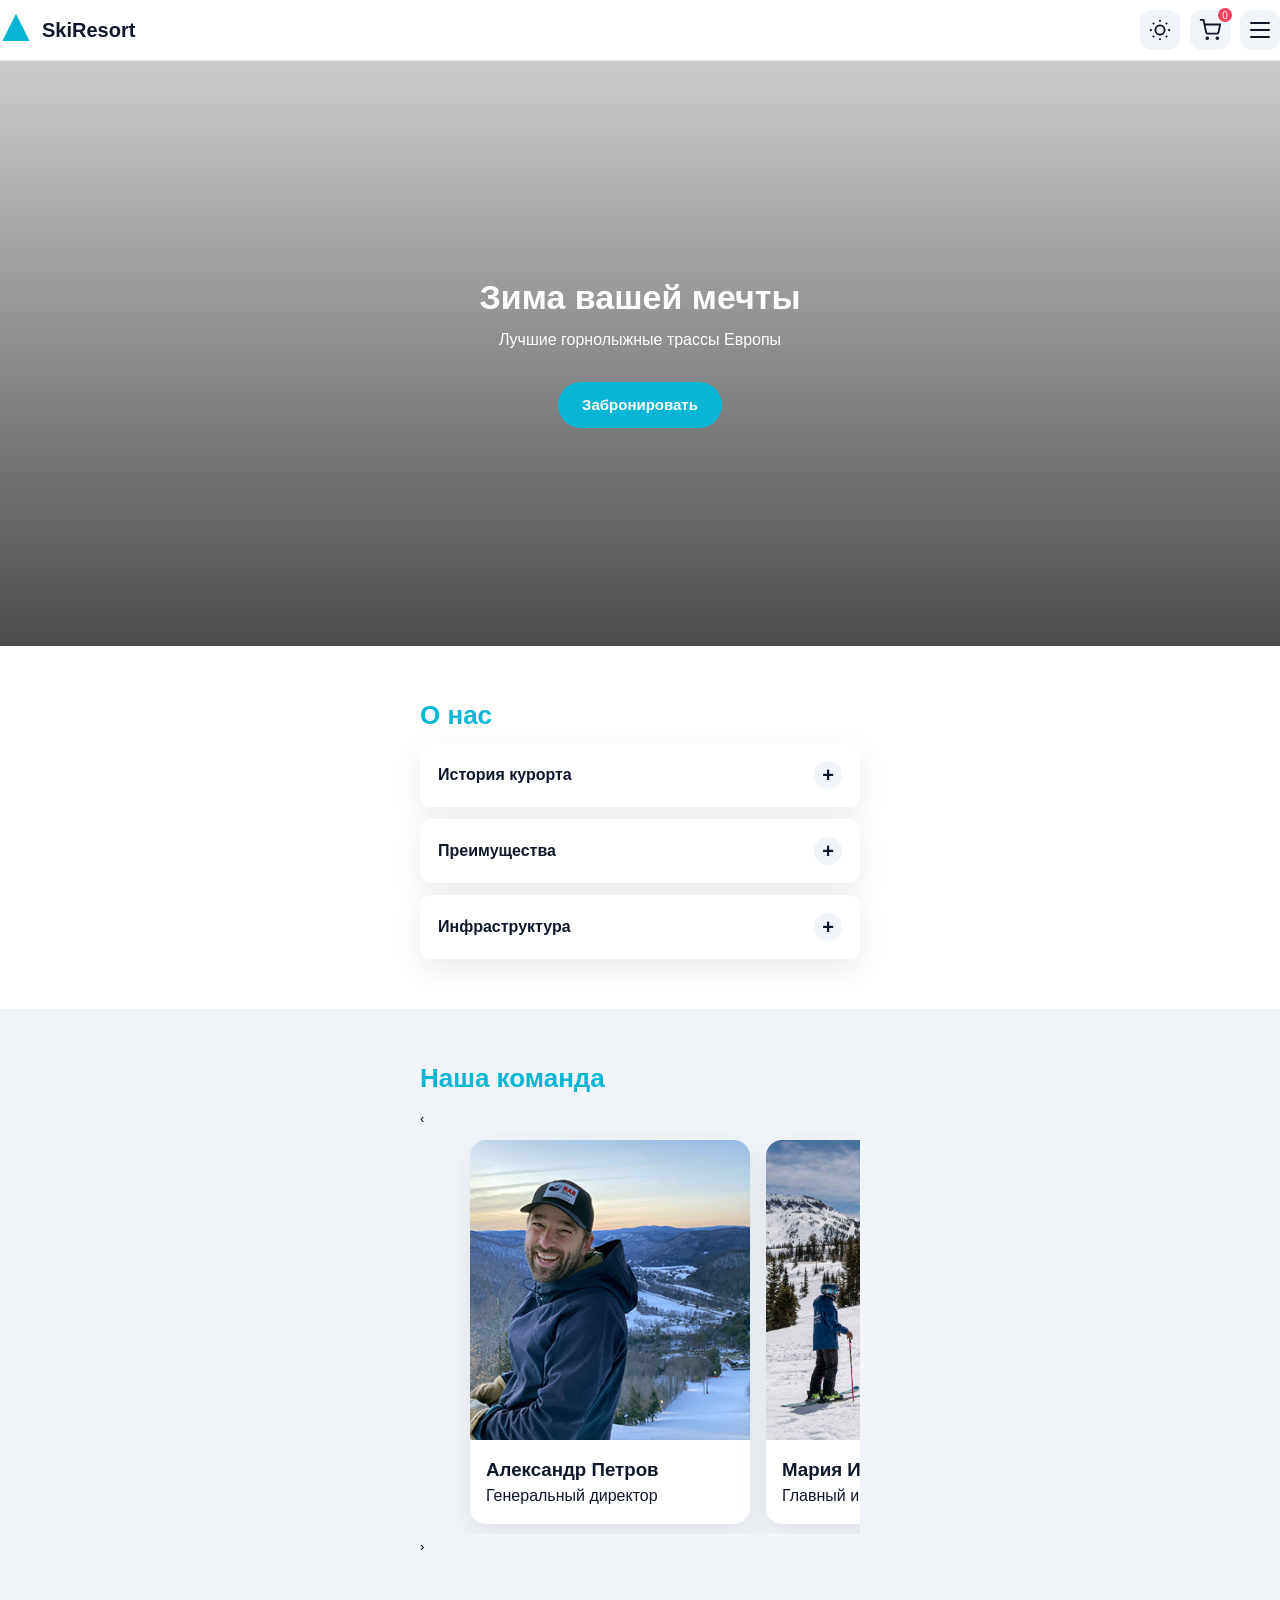
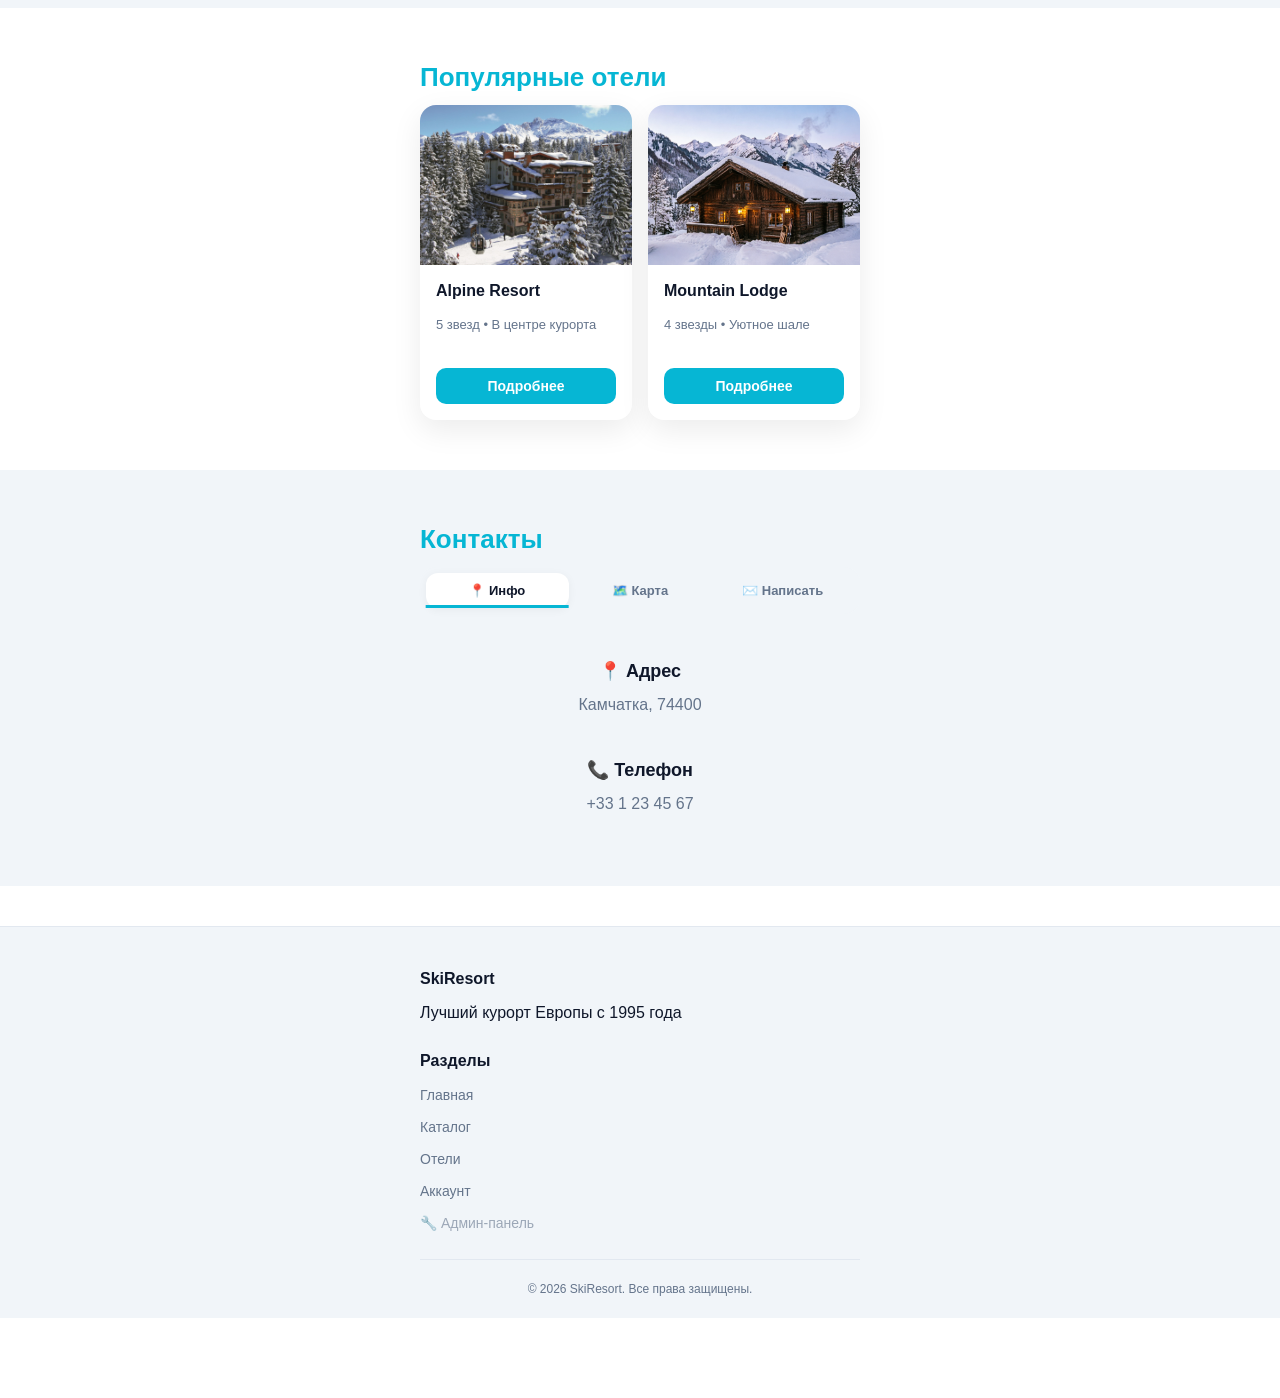
==== commit 3c047f6f: "Добавил видео с YouTube" ====
--- a/index.html
+++ b/index.html
@@ -65,7 +65,7 @@
         <section class="hero">
             <div class="hero__video-bg">
                 <video autoplay muted loop playsinline class="hero__video">
-                    <source src="/assets/vecteezy_skiing-down-snow-covered-mountain-in-the-alps-on-a-sunny-day_71729996.mp4" type="video/mp4">
+                    <source src="./assets/vecteezy_skiing-down-snow-covered-mountain-in-the-alps-on-a-sunny-day_71729996.mp4" type="video/mp4">
                     <img src="./assets/vecteezy_skiing-down-snow-covered-mountain-in-the-alps-on-a-sunny-day_71729996.mp4" alt="Горы">
                 </video>
                 <div class="hero__overlay"></div>
@@ -151,7 +151,7 @@
                 <div class="product-grid" style="grid-template-columns: repeat(2, 1fr);">
                     <a href="./assets/page/hotel-booking.html?id=1" class="product-card">
                         <div class="product-img-wrapper">
-                            <img src="./assets/img/alpine-1.webp"
+                            <img src="./assets/img/alpine-2.jpg"
                                 alt="Alpine Resort">
                             <span class="badge badge--hot">⭐ 4.9</span>
                         </div>
@@ -163,7 +163,7 @@
                     </a>
                     <a href="./assets/page/hotell-booking.html?id=2" class="product-card">
                         <div class="product-img-wrapper">
-                            <img src="./assets/img/lodge-3.webp"
+                            <img src="./assets/img/lodge-1.png"
                                 alt="Mountain Lodge">
                             <span class="badge badge--sale">-15%</span>
                         </div>
